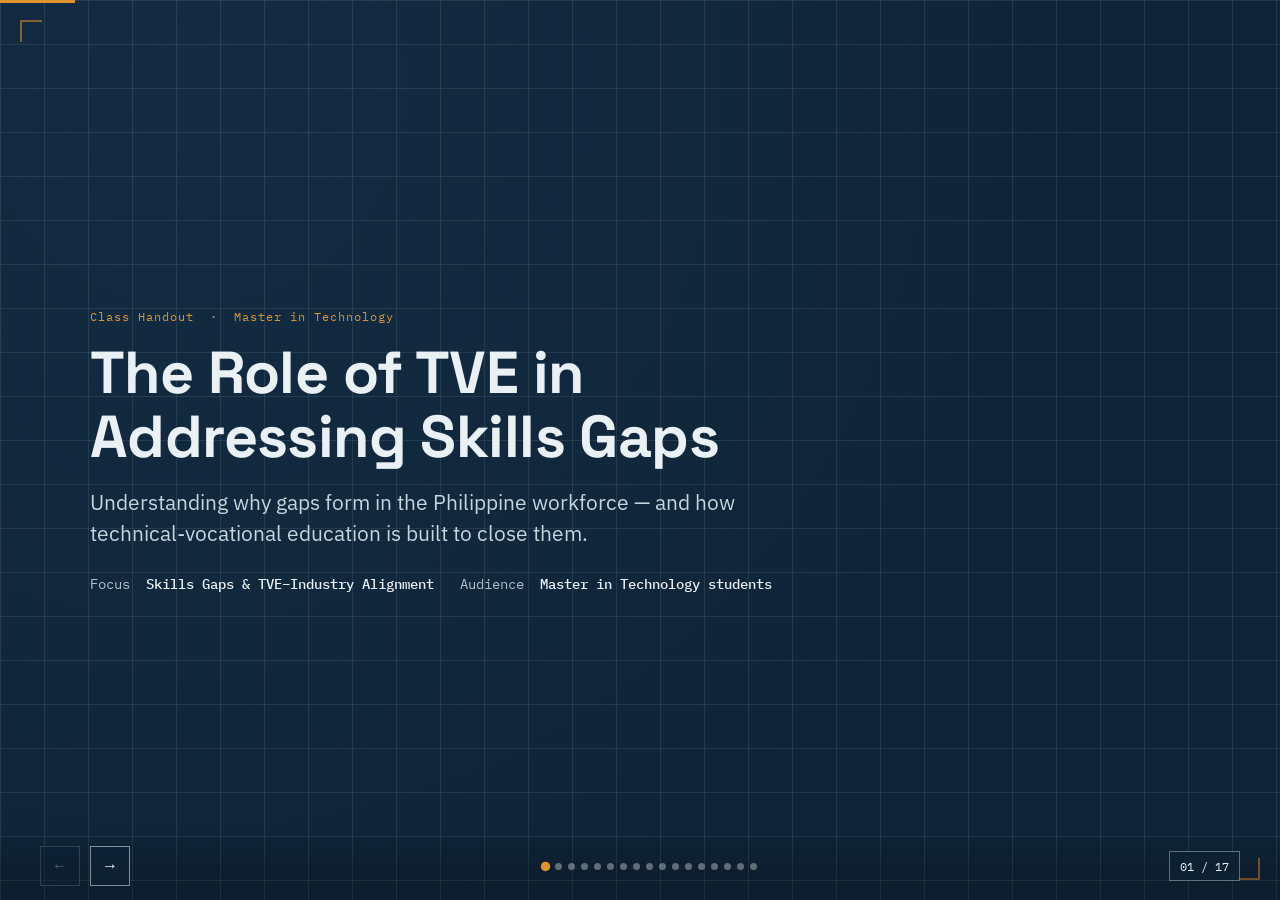
==== index.html @ 26100140 "first commit" ====
<!DOCTYPE html>
<html lang="en">
<head>
<meta charset="UTF-8">
<meta name="viewport" content="width=device-width, initial-scale=1.0">
<title>The Role of TVE in Addressing Skills Gaps</title>
<link rel="preconnect" href="https://fonts.googleapis.com">
<link rel="preconnect" href="https://fonts.gstatic.com" crossorigin>
<link href="https://fonts.googleapis.com/css2?family=Space+Grotesk:wght@400;500;600;700&family=IBM+Plex+Sans:wght@400;500;600&family=IBM+Plex+Mono:wght@400;500;600&display=swap" rel="stylesheet">
<style>
  :root{
    --bg-deep:#0F2438;
    --bg-deep-2:#132C43;
    --bg-paper:#F3F1EA;
    --bg-paper-2:#EAE7DD;
    --ink:#16232E;
    --ink-soft:#4A5966;
    --line:#C7D0D6;
    --line-deep:rgba(200,220,230,.22);
    --teal:#3E7C74;
    --amber:#E0932D;
    --white:#FFFFFF;
    --font-display:'Space Grotesk',system-ui,-apple-system,Segoe UI,sans-serif;
    --font-body:'IBM Plex Sans',system-ui,-apple-system,Segoe UI,sans-serif;
    --font-mono:'IBM Plex Mono',ui-monospace,SFMono-Regular,Menlo,monospace;
  }
  :root:not([data-theme="light"]){ color-scheme: dark; }
  *{box-sizing:border-box;}
  html,body{margin:0;padding:0;height:100%;background:var(--bg-deep);overflow:hidden;}
  body{font-family:var(--font-body); color:var(--ink); -webkit-font-smoothing:antialiased;}

  .deck{ position:relative; width:100vw; height:100vh; height:100dvh; overflow:hidden; }
  .slide{
    position:absolute; inset:0;
    display:flex; flex-direction:column; justify-content:center;
    padding:clamp(28px,6vw,88px);
    opacity:0; visibility:hidden; transform:translateX(24px);
    transition:opacity .35s ease, transform .35s ease;
    background:var(--bg-paper);
    overflow-y:auto;
  }
  .slide.active{ opacity:1; visibility:visible; transform:translateX(0); z-index:2; }
  .slide.dark{ background:radial-gradient(circle at 15% 10%, var(--bg-deep-2), var(--bg-deep) 65%); color:#EAF1F5; }
  .slide.dark .eyebrow{ color:var(--amber); }
  .slide.dark .rule{ background:var(--line-deep); }
  .slide.dark::before{
    content:""; position:absolute; inset:0;
    background-image:
      linear-gradient(var(--line-deep) 1px, transparent 1px),
      linear-gradient(90deg, var(--line-deep) 1px, transparent 1px);
    background-size:44px 44px; opacity:.5; pointer-events:none;
  }
  .slide.dark .content{ position:relative; z-index:1; }
  .content{ max-width:1100px; width:100%; margin:0 auto; }

  .bracket{position:absolute; width:22px; height:22px; opacity:.55;}
  .slide.dark .bracket{border-color:var(--amber);}
  .slide:not(.dark) .bracket{border-color:var(--teal);}
  .bracket.tl{top:20px; left:20px; border-top:2px solid; border-left:2px solid;}
  .bracket.br{bottom:20px; right:20px; border-bottom:2px solid; border-right:2px solid;}

  .eyebrow{ font-family:var(--font-mono); font-size:.78rem; letter-spacing:.08em; color:var(--teal); margin:0 0 14px; }
  h1{ font-family:var(--font-display); font-weight:700; font-size:clamp(2rem,5vw,3.4rem); line-height:1.08; margin:0 0 18px; letter-spacing:-.01em; }
  h2{ font-family:var(--font-display); font-weight:600; font-size:clamp(1.4rem,3.2vw,2.2rem); line-height:1.15; margin:0 0 20px; letter-spacing:-.005em; }
  h3{ font-family:var(--font-display); font-weight:600; font-size:1.1rem; margin:0 0 8px; }
  p{ font-size:clamp(.98rem,1.25vw,1.12rem); line-height:1.58; color:var(--ink-soft); margin:0 0 12px;}
  .slide.dark p{ color:#C7D6DE; }
  .lede{ font-size:clamp(1.05rem,1.9vw,1.3rem); line-height:1.5; }
  .rule{ height:1px; background:var(--line); border:0; margin:20px 0; width:100%; }
  .mono-tag{
    display:inline-block; font-family:var(--font-mono); font-size:.72rem; letter-spacing:.06em;
    padding:3px 9px; border:1px solid currentColor; color:var(--teal);
  }
  .slide.dark .mono-tag{ color:var(--amber); }

  .pop{ opacity:0; transform:scale(.86); }
  .slide.active .pop{ animation:popIn .55s cubic-bezier(.2,1.4,.4,1) forwards; }
  .slide.active .pop:nth-child(1){animation-delay:.05s;}
  .slide.active .pop:nth-child(2){animation-delay:.14s;}
  .slide.active .pop:nth-child(3){animation-delay:.23s;}
  .slide.active .pop:nth-child(4){animation-delay:.32s;}
  .slide.active .pop:nth-child(5){animation-delay:.41s;}
  .slide.active .pop:nth-child(6){animation-delay:.50s;}
  .slide.active .pop:nth-child(7){animation-delay:.59s;}
  .slide.active .pop:nth-child(8){animation-delay:.68s;}
  @keyframes popIn{
    0%{ opacity:0; transform:scale(.82); }
    65%{ opacity:1; transform:scale(1.045); }
    100%{ opacity:1; transform:scale(1); }
  }
  @media (prefers-reduced-motion: reduce){
    .pop, .slide{ animation:none !important; transition:opacity .2s linear !important; transform:none !important; }
  }

  .grid{ display:grid; gap:14px; }
  .grid.cols-2{ grid-template-columns:repeat(2,1fr); }
  .grid.cols-3{ grid-template-columns:repeat(3,1fr); }
  @media (max-width: 820px){ .grid.cols-2, .grid.cols-3{ grid-template-columns:1fr; } }

  .panel{ border:1px solid var(--line); padding:14px 16px; position:relative; }
  .slide.dark .panel{ border-color:var(--line-deep); }
  .panel .num{ font-family:var(--font-mono); font-size:.72rem; color:var(--teal); display:block; margin-bottom:6px; }
  .slide.dark .panel .num{ color:var(--amber); }
  .panel h3{ font-size:1.02rem; margin-bottom:6px; }
  .panel p{ margin:0; font-size:.95rem; }

  ul.list{ list-style:none; margin:0; padding:0; }
  ul.list li{ position:relative; padding-left:22px; margin-bottom:11px; font-size:1rem; line-height:1.5; color:var(--ink-soft); }
  .slide.dark ul.list li{ color:#C7D6DE; }
  ul.list li::before{ content:""; position:absolute; left:0; top:.55em; width:9px; height:9px; border:1.5px solid var(--teal); transform:rotate(45deg); }
  .slide.dark ul.list li::before{ border-color:var(--amber); }

  .spec-table{ width:100%; border-collapse:collapse; font-size:.92rem; }
  .spec-table th, .spec-table td{ text-align:left; padding:9px 12px; border-bottom:1px solid var(--line); vertical-align:top; }
  .spec-table th{ font-family:var(--font-mono); font-size:.68rem; letter-spacing:.05em; color:var(--teal); font-weight:500; border-bottom:1.5px solid var(--ink); }
  .slide.dark .spec-table th{ color:var(--amber); border-bottom-color:#EAF1F5; }
  .slide.dark .spec-table td{ border-bottom-color:var(--line-deep); color:#C7D6DE; }
  .spec-table td:first-child{ color:var(--ink); font-weight:500; width:26%; }
  .slide.dark .spec-table td:first-child{ color:#EAF1F5; }
  .spec-table td:last-child{ color:var(--ink-soft); }

  .step-frame{ display:flex; gap:clamp(20px,4vw,56px); align-items:flex-start; }
  .rail{ display:flex; flex-direction:column; gap:2px; flex:0 0 auto; font-family:var(--font-mono); font-size:.7rem; }
  .rail .r-item{ padding:8px 12px 8px 0; color:#7C8A94; border-left:2px solid var(--line-deep); padding-left:14px; opacity:.5; transition:opacity .2s; }
  .rail .r-item.on{ color:var(--amber); border-left-color:var(--amber); opacity:1; font-weight:600; }
  .step-body{ flex:1 1 auto; min-width:0; }
  .step-pair{ display:grid; grid-template-columns:1fr 1fr; gap:18px; }
  @media (max-width:820px){ .step-pair{ grid-template-columns:1fr; } }

  .cycle-wrap{ display:flex; justify-content:center; margin-top:6px; }
  .cycle-wrap svg{ width:100%; max-width:640px; height:auto; }
  .cyc-lbl{ font-family:var(--font-mono); font-size:10.5px; fill:#EAF1F5; }
  .cyc-num{ font-family:var(--font-display); font-size:14px; font-weight:700; fill:var(--amber); }

  .quote-mark{ font-family:var(--font-display); font-size:5rem; line-height:.6; color:var(--amber); margin-bottom:6px; }
  .big-q{ font-family:var(--font-display); font-weight:600; font-size:clamp(1.5rem,3.4vw,2.4rem); line-height:1.25; max-width:900px; }

  .worksheet-row{ display:grid; grid-template-columns:1fr 1fr; border-top:1px solid var(--line); padding:10px 0; gap:14px; }
  .slide.dark .worksheet-row{ border-color:var(--line-deep); }
  .worksheet-row:last-child{ border-bottom:1px solid var(--line); }
  .slide.dark .worksheet-row:last-child{ border-color:var(--line-deep); }
  .worksheet-row .q{ font-weight:500; color:var(--ink); font-size:.95rem; }
  .worksheet-row .a{ color:var(--ink-soft); font-family:var(--font-mono); font-size:.85rem; }
  @media (max-width:720px){ .worksheet-row{ grid-template-columns:1fr; } }

  .nav{
    position:fixed; left:0; right:0; bottom:0;
    display:flex; align-items:center; justify-content:space-between;
    padding:14px clamp(18px,4vw,40px); z-index:10;
    background:linear-gradient(180deg, transparent, rgba(0,0,0,.18) 60%);
    pointer-events:none;
  }
  .nav > *{ pointer-events:auto; }
  .nav-btns{ display:flex; gap:10px; }
  .nbtn{
    width:40px; height:40px; border:1px solid rgba(255,255,255,.5);
    background:rgba(15,36,56,.55); color:#fff;
    display:flex; align-items:center; justify-content:center;
    cursor:pointer; font-size:1rem; backdrop-filter:blur(4px);
    transition:transform .15s ease, background .15s ease;
  }
  .nbtn:hover{ background:var(--amber); border-color:var(--amber); color:#1A1000; }
  .nbtn:active{ transform:scale(.92); }
  .nbtn[disabled]{ opacity:.3; cursor:default; pointer-events:none; }
  .dots{ display:flex; gap:6px; flex-wrap:wrap; max-width:44vw; justify-content:center; }
  .dot{ width:7px; height:7px; border-radius:50%; background:rgba(255,255,255,.35); border:none; cursor:pointer; padding:0; transition:background .15s ease, transform .15s ease; }
  .dot.on{ background:var(--amber); transform:scale(1.35); }
  .counter{ font-family:var(--font-mono); font-size:.78rem; color:#EAF1F5; background:rgba(15,36,56,.55); border:1px solid rgba(255,255,255,.35); padding:6px 10px; backdrop-filter:blur(4px); }
  .progress{ position:fixed; top:0; left:0; height:3px; background:var(--amber); z-index:11; transition:width .35s ease; }
  .cover-title{ font-size:clamp(2rem,5.2vw,3.7rem); }
  .cover-meta{ display:flex; gap:26px; flex-wrap:wrap; margin-top:26px; font-family:var(--font-mono); font-size:.85rem; color:#AEC2CC; }
  .cover-meta b{ color:#EAF1F5; font-weight:500; }
  ::-webkit-scrollbar{ width:8px; }
  ::-webkit-scrollbar-thumb{ background:var(--line); }
  @media (max-width:720px){
    .step-frame{ flex-direction:column; }
    .rail{ flex-direction:row; overflow-x:auto; gap:0; }
    .rail .r-item{ border-left:none; border-bottom:2px solid var(--line-deep); padding:8px 12px; white-space:nowrap; }
    .rail .r-item.on{ border-bottom-color:var(--amber); }
    .dots{ display:none; }
  }
</style>
</head>
<body>

<div class="progress" id="progress" style="width:0%"></div>

<div class="deck" id="deck">

  <!-- 1: COVER -->
  <section class="slide dark active" data-title="Cover">
    <span class="bracket tl"></span><span class="bracket br"></span>
    <div class="content">
      <p class="eyebrow pop">Class Handout &nbsp;·&nbsp; Master in Technology</p>
      <h1 class="cover-title pop">The Role of TVE in<br>Addressing Skills Gaps</h1>
      <p class="lede pop" style="max-width:660px;">Understanding why gaps form in the Philippine workforce &mdash; and how technical-vocational education is built to close them.</p>
      <div class="cover-meta pop">
        <span>Focus &nbsp;<b>Skills Gaps &amp; TVE&ndash;Industry Alignment</b></span>
        <span>Audience &nbsp;<b>Master in Technology students</b></span>
      </div>
    </div>
  </section>

  <!-- 2: OBJECTIVES -->
  <section class="slide" data-title="Learning Objectives">
    <div class="content">
      <p class="eyebrow pop">Learning objectives</p>
      <h2 class="pop">By the end of this session, you should be able to</h2>
      <div class="grid cols-2">
        <div class="panel pop"><span class="num">01</span><p>Define skills gap and skills mismatch.</p></div>
        <div class="panel pop"><span class="num">02</span><p>Explain why skills gaps occur in the Philippine workforce.</p></div>
        <div class="panel pop"><span class="num">03</span><p>Discuss how technical-vocational education responds to skills gaps.</p></div>
        <div class="panel pop"><span class="num">04</span><p>Identify challenges and propose strategies for stronger TVE&ndash;industry alignment.</p></div>
      </div>
    </div>
  </section>

  <!-- 3: KEY CONCEPTS -->
  <section class="slide dark" data-title="Key Concepts">
    <span class="bracket tl"></span><span class="bracket br"></span>
    <div class="content">
      <p class="eyebrow pop">Section 1 &middot; Key concepts</p>
      <h2 class="pop">Skills gap vs. skills mismatch</h2>
      <div class="grid cols-2">
        <div class="panel pop" style="border-color:var(--amber);">
          <span class="mono-tag">Skills gap</span>
          <p style="margin-top:10px;">The difference between the competencies employers require and the competencies workers or applicants currently possess.</p>
        </div>
        <div class="panel pop" style="border-color:var(--teal);">
          <span class="mono-tag">Skills mismatch</span>
          <p style="margin-top:10px;">A situation where a worker's qualifications, field of training, or actual skills do not correspond to the requirements of the job.</p>
        </div>
      </div>
    </div>
  </section>

  <!-- 4: TYPES TABLE -->
  <section class="slide" data-title="Types of Mismatch">
    <div class="content">
      <p class="eyebrow pop">Five ways a mismatch shows up</p>
      <h2 class="pop">Types of skills gaps and mismatches</h2>
      <table class="spec-table pop">
        <thead><tr><th>Type</th><th>Meaning</th><th>Example</th></tr></thead>
        <tbody>
          <tr><td>Skills shortage</td><td>Too few workers possess a needed skill.</td><td>Not enough qualified automation technicians.</td></tr>
          <tr><td>Skills deficit</td><td>Workers lack a specific competency.</td><td>A technician cannot troubleshoot PLC systems.</td></tr>
          <tr><td>Skills obsolescence</td><td>Previously useful skills become outdated.</td><td>A worker is unfamiliar with modern digital tools.</td></tr>
          <tr><td>Horizontal mismatch</td><td>Field of training differs from the occupation.</td><td>A graduate works in an unrelated job.</td></tr>
          <tr><td>Vertical mismatch</td><td>Qualification level differs from job requirements.</td><td>A worker is overqualified or underqualified.</td></tr>
        </tbody>
      </table>
    </div>
  </section>

  <!-- 5: WHY GAPS EXIST -->
  <section class="slide" data-title="Why Skills Gaps Exist">
    <div class="content">
      <p class="eyebrow pop">Section 2 &middot; Root causes</p>
      <h2 class="pop">Why skills gaps exist</h2>
      <div class="grid cols-3">
        <div class="panel pop"><p>Rapid technological change &mdash; automation, AI, cloud, robotics, renewable energy.</p></div>
        <div class="panel pop"><p>Weak education&ndash;industry connections; programs reflect tradition over demand.</p></div>
        <div class="panel pop"><p>Outdated facilities and equipment, unlike real workplace tools.</p></div>
        <div class="panel pop"><p>Insufficient practical exposure &mdash; little speed, judgment, or teamwork building.</p></div>
        <div class="panel pop"><p>Weak foundational and soft skills: communication, digital literacy, professionalism.</p></div>
        <div class="panel pop"><p>Unequal access to training for rural, low-income, and informal workers.</p></div>
      </div>
    </div>
  </section>

  <!-- 6: ROLES OF TVE -->
  <section class="slide dark" data-title="Major Roles of TVE">
    <span class="bracket tl"></span><span class="bracket br"></span>
    <div class="content">
      <p class="eyebrow pop">Section 3 &middot; The response</p>
      <h2 class="pop">Major roles of TVE</h2>
      <div class="grid cols-3">
        <div class="panel pop"><h3>Develop job-specific competencies</h3><p>Electrical, welding, automotive, ICT, hospitality, construction, agriculture, health, manufacturing.</p></div>
        <div class="panel pop"><h3>Translate labor-market needs</h3><p>Uses vacancies, employer surveys, forecasts, and graduate data to spot needed competencies.</p></div>
        <div class="panel pop"><h3>Provide competency-based training</h3><p>Focuses on what learners can demonstrate safely and accurately &mdash; not just recall.</p></div>
        <div class="panel pop"><h3>Support reskilling &amp; upskilling</h3><p>Prepares workers for new occupations and helps them adapt to technological change.</p></div>
        <div class="panel pop"><h3>Connect learners with workplaces</h3><p>Apprenticeships, internships, dual and enterprise-based training, workplace simulations.</p></div>
        <div class="panel pop"><h3>Improve employability</h3><p>Builds technical, digital, interpersonal, problem-solving, safety, and entrepreneurial skills.</p></div>
      </div>
      <p class="pop" style="margin-top:14px; max-width:700px;"><strong>Promote inclusion</strong> &mdash; expanding opportunities for unemployed adults, out-of-school youth, women, persons with disabilities, rural and displaced workers.</p>
    </div>
  </section>

  <!-- 7: CYCLE OVERVIEW -->
  <section class="slide dark" data-title="How TVE Addresses a Skills Gap">
    <div class="content">
      <p class="eyebrow pop">Section 4 &middot; Framework</p>
      <h2 class="pop">How TVE addresses a skills gap</h2>
      <p class="pop" style="max-width:680px;">Eight steps, applied continuously &mdash; identifying, translating, delivering, and revising.</p>
      <div class="cycle-wrap pop" id="cycleSvgHolder"></div>
    </div>
  </section>

  <!-- 8: STEPS 1-2 -->
  <section class="slide" data-title="Steps 1–2">
    <div class="content">
      <p class="eyebrow pop">Steps 1&ndash;2 of 8</p>
      <div class="step-frame">
        <div class="rail pop" data-rail="1"></div>
        <div class="step-body pop">
          <div class="step-pair">
            <div><h3>1. Identify the gap</h3><p>Through labor-market information and employer consultation.</p></div>
            <div><h3>2. Convert into competencies</h3><p>Turn the gap into measurable competencies and learning outcomes.</p></div>
          </div>
        </div>
      </div>
    </div>
  </section>

  <!-- 9: STEPS 3-4 -->
  <section class="slide" data-title="Steps 3–4">
    <div class="content">
      <p class="eyebrow pop">Steps 3&ndash;4 of 8</p>
      <div class="step-frame">
        <div class="rail pop" data-rail="3"></div>
        <div class="step-body pop">
          <div class="step-pair">
            <div><h3>3. Update the program</h3><p>Curriculum, equipment, software, and learning resources.</p></div>
            <div><h3>4. Prepare instructors</h3><p>Through industry immersion and professional development.</p></div>
          </div>
        </div>
      </div>
    </div>
  </section>

  <!-- 10: STEPS 5-6 -->
  <section class="slide" data-title="Steps 5–6">
    <div class="content">
      <p class="eyebrow pop">Steps 5&ndash;6 of 8</p>
      <div class="step-frame">
        <div class="rail pop" data-rail="5"></div>
        <div class="step-body pop">
          <div class="step-pair">
            <div><h3>5. Provide realistic tasks</h3><p>Project-based, problem-based, and enterprise-based learning.</p></div>
            <div><h3>6. Assess authentic performance</h3><p>Demonstrations, portfolios, workplace observation, practical exams.</p></div>
          </div>
        </div>
      </div>
    </div>
  </section>

  <!-- 11: STEPS 7-8 -->
  <section class="slide" data-title="Steps 7–8">
    <div class="content">
      <p class="eyebrow pop">Steps 7&ndash;8 of 8</p>
      <div class="step-frame">
        <div class="rail pop" data-rail="7"></div>
        <div class="step-body pop">
          <div class="step-pair">
            <div><h3>7. Track outcomes</h3><p>Employment, job relevance, retention, productivity, employer satisfaction.</p></div>
            <div><h3>8. Revise continuously</h3><p>Use feedback to keep improving the program &mdash; feeding back into Step 1.</p></div>
          </div>
        </div>
      </div>
    </div>
  </section>

  <!-- 12: SECTOR EXAMPLES -->
  <section class="slide" data-title="Philippine Workforce Examples">
    <div class="content">
      <p class="eyebrow pop">Section 5 &middot; Real sectors</p>
      <h2 class="pop">Philippine workforce examples</h2>
      <table class="spec-table pop">
        <thead><tr><th>Sector</th><th>Possible skills gaps</th></tr></thead>
        <tbody>
          <tr><td>Electronics &amp; electrical</td><td>Advanced electronics, cleanroom operations, automation, solar PV systems, power integration, IoT, AI-enabled testing.</td></tr>
          <tr><td>Bookkeeping</td><td>Qualified personnel, digital accounting tools, compliance, updated certification requirements.</td></tr>
          <tr><td>Construction &amp; metals</td><td>Advanced welding, smart systems, predictive maintenance, digital monitoring, green construction.</td></tr>
          <tr><td>Hospitality &amp; tourism</td><td>Digital literacy, communication, teamwork, emotional intelligence, practical experience, technology integration.</td></tr>
        </tbody>
      </table>
    </div>
  </section>

  <!-- 13: CHALLENGES -->
  <section class="slide dark" data-title="Challenges Facing TVE">
    <span class="bracket tl"></span><span class="bracket br"></span>
    <div class="content">
      <p class="eyebrow pop">Section 6 &middot; What's in the way</p>
      <h2 class="pop">Challenges facing TVE</h2>
      <ul class="list pop">
        <li>Limited funding for modern equipment and laboratories.</li>
        <li>Shortage of trainers with current industry experience.</li>
        <li>Slow curriculum updating and insufficient labor-market data.</li>
        <li>Weak employer participation and limited workplace training slots.</li>
        <li>Unequal access to certification and quality training.</li>
        <li>Insufficient graduate tracking and employer feedback.</li>
        <li>Differences between national priorities and local employment opportunities.</li>
      </ul>
    </div>
  </section>

  <!-- 14: STRATEGIES -->
  <section class="slide" data-title="Strategies for Stronger TVE">
    <div class="content">
      <p class="eyebrow pop">Section 7 &middot; Moving forward</p>
      <h2 class="pop">Strategies for stronger TVE</h2>
      <div class="grid cols-3">
        <div class="panel pop">
          <span class="num">Institutions</span>
          <p>Establish industry advisory boards, update programs with labor-market data, modernize facilities, provide instructor immersion, expand workplace learning, use authentic assessment, track graduates.</p>
        </div>
        <div class="panel pop">
          <span class="num">Industry</span>
          <p>Participate in curriculum review, provide trainers and assessors, offer apprenticeships, share current standards, evaluate student performance, give feedback.</p>
        </div>
        <div class="panel pop">
          <span class="num">Government</span>
          <p>Improve labor-market information, fund facilities and trainer upgrading, incentivize enterprise-based training, coordinate TESDA, schools, employers, and LGUs.</p>
        </div>
      </div>
    </div>
  </section>

  <!-- 15: CLASS ACTIVITY -->
  <section class="slide dark" data-title="Class Activity">
    <span class="bracket tl"></span><span class="bracket br"></span>
    <div class="content">
      <p class="eyebrow pop">Class activity</p>
      <h2 class="pop">Skills Gap Mapping</h2>
      <p class="pop" style="max-width:760px;">Choose one Philippine industry and complete the matrix. Present one major skills gap and one practical TVE intervention.</p>
      <div class="pop">
        <div class="worksheet-row"><div class="q">What occupations are in demand?</div><div class="a">— group response —</div></div>
        <div class="worksheet-row"><div class="q">What technical, digital, and soft skills are required?</div><div class="a">— group response —</div></div>
        <div class="worksheet-row"><div class="q">Which skills are difficult to find?</div><div class="a">— group response —</div></div>
        <div class="worksheet-row"><div class="q">How can TVE address the gap?</div><div class="a">— group response —</div></div>
        <div class="worksheet-row"><div class="q">What industry partnership is needed?</div><div class="a">— group response —</div></div>
        <div class="worksheet-row"><div class="q">How should competence be assessed?</div><div class="a">— group response —</div></div>
      </div>
    </div>
  </section>

  <!-- 16: TAKEAWAY -->
  <section class="slide dark" data-title="Key Takeaway">
    <span class="bracket tl"></span><span class="bracket br"></span>
    <div class="content">
      <span class="quote-mark pop">&ldquo;</span>
      <p class="big-q pop">The role of TVE is not simply to produce more graduates. Its deeper role is to produce workers whose competencies are relevant, demonstrable, adaptable, and connected to real opportunities in the Philippine economy.</p>
    </div>
  </section>

  <!-- 17: REFERENCES -->
  <section class="slide" data-title="Selected References">
    <div class="content">
      <p class="eyebrow pop">Selected references</p>
      <h2 class="pop">References</h2>
      <ul class="list pop" style="font-size:.92rem;">
        <li>TESDA. <em>National Technical Education and Skills Development Plan 2023&ndash;2028.</em></li>
        <li>TESDA. <em>2024 TVET Glossary.</em></li>
        <li>Republic Act No. 12063. <em>Enterprise-Based Education and Training Framework Act.</em></li>
        <li>Asian Development Bank. <em>Technical and Vocational Education and Training in the Philippines in the Age of Industry 4.0.</em></li>
        <li>PIDS. <em>Examining the Effects of TVET on Employment Outcomes in the Philippines.</em></li>
        <li>TESDA. <em>TVET Skills Insights Reports.</em></li>
      </ul>
    </div>
  </section>

</div>

<div class="nav">
  <div class="nav-btns">
    <button class="nbtn" id="prevBtn" aria-label="Previous slide">&#8592;</button>
    <button class="nbtn" id="nextBtn" aria-label="Next slide">&#8594;</button>
  </div>
  <div class="dots" id="dots"></div>
  <div class="counter" id="counter">01 / 17</div>
</div>

<script>
(function(){
  var slides = Array.prototype.slice.call(document.querySelectorAll('.slide'));
  var total = slides.length;
  var idx = 0;

  var dotsEl = document.getElementById('dots');
  slides.forEach(function(s, i){
    var d = document.createElement('button');
    d.className = 'dot' + (i===0 ? ' on' : '');
    d.setAttribute('aria-label', 'Go to slide ' + (i+1));
    d.addEventListener('click', function(){ goTo(i); });
    dotsEl.appendChild(d);
  });
  var dots = Array.prototype.slice.call(dotsEl.children);

  var counterEl = document.getElementById('counter');
  var progressEl = document.getElementById('progress');
  var prevBtn = document.getElementById('prevBtn');
  var nextBtn = document.getElementById('nextBtn');

  function pad(n){ return n < 10 ? '0'+n : ''+n; }

  function render(){
    slides.forEach(function(s, i){ s.classList.toggle('active', i === idx); });
    dots.forEach(function(d, i){ d.classList.toggle('on', i === idx); });
    counterEl.textContent = pad(idx+1) + ' / ' + pad(total);
    progressEl.style.width = (((idx+1)/total)*100) + '%';
    prevBtn.disabled = idx === 0;
    nextBtn.disabled = idx === total-1;
  }

  function goTo(i){ idx = Math.max(0, Math.min(total-1, i)); render(); }
  function next(){ goTo(idx+1); }
  function prev(){ goTo(idx-1); }

  prevBtn.addEventListener('click', prev);
  nextBtn.addEventListener('click', next);

  document.addEventListener('keydown', function(e){
    if(e.key === 'ArrowRight' || e.key === 'PageDown'){ next(); }
    else if(e.key === 'ArrowLeft' || e.key === 'PageUp'){ prev(); }
    else if(e.key === 'Home'){ goTo(0); }
    else if(e.key === 'End'){ goTo(total-1); }
  });

  var touchStartX = null;
  document.addEventListener('touchstart', function(e){ touchStartX = e.touches[0].clientX; }, {passive:true});
  document.addEventListener('touchend', function(e){
    if(touchStartX === null) return;
    var dx = e.changedTouches[0].clientX - touchStartX;
    if(Math.abs(dx) > 50){ dx < 0 ? next() : prev(); }
    touchStartX = null;
  }, {passive:true});

  // 8-step rail used by the paired step slides
  document.querySelectorAll('[data-rail]').forEach(function(rail){
    var current = parseInt(rail.getAttribute('data-rail'), 10);
    var labels = ['Identify the gap','Convert to competencies','Update the program','Prepare instructors','Provide realistic tasks','Assess performance','Track outcomes','Revise continuously'];
    labels.forEach(function(lbl, i){
      var step = i+1;
      var item = document.createElement('div');
      item.className = 'r-item' + ((step === current || step === current+1) ? ' on' : '');
      item.textContent = pad(step) + ' — ' + lbl;
      rail.appendChild(item);
    });
  });

  // 8-node cycle diagram
  (function buildCycle(){
    var holder = document.getElementById('cycleSvgHolder');
    if(!holder) return;
    var labels = ['Identify\nthe gap','Convert to\ncompetencies','Update the\nprogram','Prepare\ninstructors','Provide realistic\ntasks','Assess\nperformance','Track\noutcomes','Revise\ncontinuously'];
    var cx = 300, cy = 290, r = 195;
    var n = labels.length;
    var svgNS = 'http://www.w3.org/2000/svg';
    var svg = document.createElementNS(svgNS, 'svg');
    svg.setAttribute('viewBox', '0 0 600 580');

    var defs = document.createElementNS(svgNS, 'defs');
    var marker = document.createElementNS(svgNS, 'marker');
    marker.setAttribute('id', 'arrowHead');
    marker.setAttribute('markerWidth', '8');
    marker.setAttribute('markerHeight', '8');
    marker.setAttribute('refX', '6');
    marker.setAttribute('refY', '3');
    marker.setAttribute('orient', 'auto');
    var mpath = document.createElementNS(svgNS, 'path');
    mpath.setAttribute('d', 'M0,0 L6,3 L0,6 Z');
    mpath.setAttribute('fill', '#E0932D');
    marker.appendChild(mpath);
    defs.appendChild(marker);
    svg.appendChild(defs);

    var pts = [];
    for(var i=0;i<n;i++){
      var angle = (Math.PI*2*i/n) - Math.PI/2;
      pts.push({ x: cx + r*Math.cos(angle), y: cy + r*Math.sin(angle) });
    }

    for(var i=0;i<n;i++){
      var a = pts[i], b = pts[(i+1)%n];
      var mx = cx + (r-30)*Math.cos((Math.PI*2*(i+0.5)/n)-Math.PI/2);
      var my = cy + (r-30)*Math.sin((Math.PI*2*(i+0.5)/n)-Math.PI/2);
      var path = document.createElementNS(svgNS, 'path');
      path.setAttribute('d', 'M '+a.x+' '+a.y+' Q '+mx+' '+my+' '+b.x+' '+b.y);
      path.setAttribute('fill', 'none');
      path.setAttribute('stroke', 'rgba(234,241,245,0.35)');
      path.setAttribute('stroke-width', '1.5');
      path.setAttribute('marker-end', 'url(#arrowHead)');
      svg.appendChild(path);
    }

    for(var i=0;i<n;i++){
      var p = pts[i];
      var g = document.createElementNS(svgNS, 'g');

      var circle = document.createElementNS(svgNS, 'circle');
      circle.setAttribute('cx', p.x); circle.setAttribute('cy', p.y);
      circle.setAttribute('r', 32);
      circle.setAttribute('fill', '#132C43');
      circle.setAttribute('stroke', '#E0932D');
      circle.setAttribute('stroke-width', '1.5');
      g.appendChild(circle);

      var num = document.createElementNS(svgNS, 'text');
      num.setAttribute('x', p.x); num.setAttribute('y', p.y-2);
      num.setAttribute('text-anchor', 'middle');
      num.setAttribute('class', 'cyc-num');
      num.textContent = pad(i+1);
      g.appendChild(num);

      var lines = labels[i].split('\n');
      lines.forEach(function(line, li){
        var t = document.createElementNS(svgNS, 'text');
        t.setAttribute('x', p.x);
        t.setAttribute('y', p.y + 46 + (li*12));
        t.setAttribute('text-anchor', 'middle');
        t.setAttribute('class', 'cyc-lbl');
        t.textContent = line;
        g.appendChild(t);
      });

      svg.appendChild(g);
    }

    var c1 = document.createElementNS(svgNS, 'text');
    c1.setAttribute('x', cx); c1.setAttribute('y', cy-4);
    c1.setAttribute('text-anchor', 'middle');
    c1.setAttribute('fill', 'rgba(234,241,245,0.55)');
    c1.setAttribute('font-family', 'IBM Plex Mono, monospace');
    c1.setAttribute('font-size', '11');
    c1.textContent = 'CONTINUOUS';
    svg.appendChild(c1);
    var c2 = document.createElementNS(svgNS, 'text');
    c2.setAttribute('x', cx); c2.setAttribute('y', cy+12);
    c2.setAttribute('text-anchor', 'middle');
    c2.setAttribute('fill', 'rgba(234,241,245,0.55)');
    c2.setAttribute('font-family', 'IBM Plex Mono, monospace');
    c2.setAttribute('font-size', '11');
    c2.textContent = 'IMPROVEMENT';
    svg.appendChild(c2);

    holder.appendChild(svg);
  })();

  render();
})();
</script>
</body>
</html>
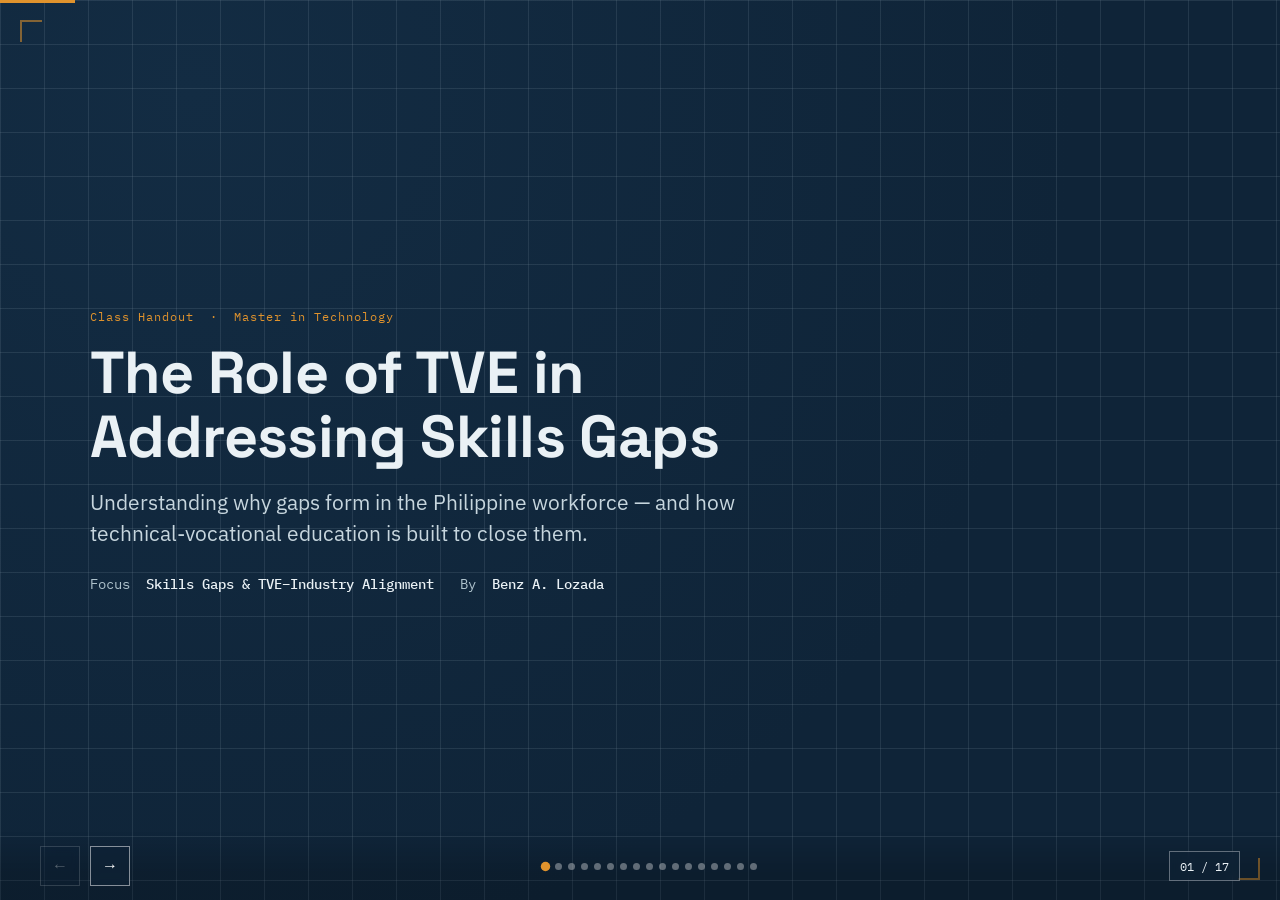
==== commit fb53c5ca: "Update author information in index.html" ====
--- a/index.html
+++ b/index.html
@@ -196,7 +196,7 @@
       <p class="lede pop" style="max-width:660px;">Understanding why gaps form in the Philippine workforce &mdash; and how technical-vocational education is built to close them.</p>
       <div class="cover-meta pop">
         <span>Focus &nbsp;<b>Skills Gaps &amp; TVE&ndash;Industry Alignment</b></span>
-        <span>Audience &nbsp;<b>Master in Technology students</b></span>
+        <span>By &nbsp;<b>Benz A. Lozada</b></span>
       </div>
     </div>
   </section>
@@ -425,12 +425,12 @@
       <h2 class="pop">Skills Gap Mapping</h2>
       <p class="pop" style="max-width:760px;">Choose one Philippine industry and complete the matrix. Present one major skills gap and one practical TVE intervention.</p>
       <div class="pop">
-        <div class="worksheet-row"><div class="q">What occupations are in demand?</div><div class="a">— group response —</div></div>
-        <div class="worksheet-row"><div class="q">What technical, digital, and soft skills are required?</div><div class="a">— group response —</div></div>
-        <div class="worksheet-row"><div class="q">Which skills are difficult to find?</div><div class="a">— group response —</div></div>
-        <div class="worksheet-row"><div class="q">How can TVE address the gap?</div><div class="a">— group response —</div></div>
-        <div class="worksheet-row"><div class="q">What industry partnership is needed?</div><div class="a">— group response —</div></div>
-        <div class="worksheet-row"><div class="q">How should competence be assessed?</div><div class="a">— group response —</div></div>
+        <div class="worksheet-row"><div class="text-white">What occupations are in demand?</div><div class="a">— group response —</div></div>
+        <div class="worksheet-row"><div class="text-white">What technical, digital, and soft skills are required?</div><div class="a">— group response —</div></div>
+        <div class="worksheet-row"><div class="text-white">Which skills are difficult to find?</div><div class="a">— group response —</div></div>
+        <div class="worksheet-row"><div class="text-white">How can TVE address the gap?</div><div class="a">— group response —</div></div>
+        <div class="worksheet-row"><div class="text-white">What industry partnership is needed?</div><div class="a">— group response —</div></div>
+        <div class="worksheet-row"><div class="text-white">How should competence be assessed?</div><div class="a">— group response —</div></div>
       </div>
     </div>
   </section>
@@ -641,4 +641,4 @@
 })();
 </script>
 </body>
-</html>+</html>
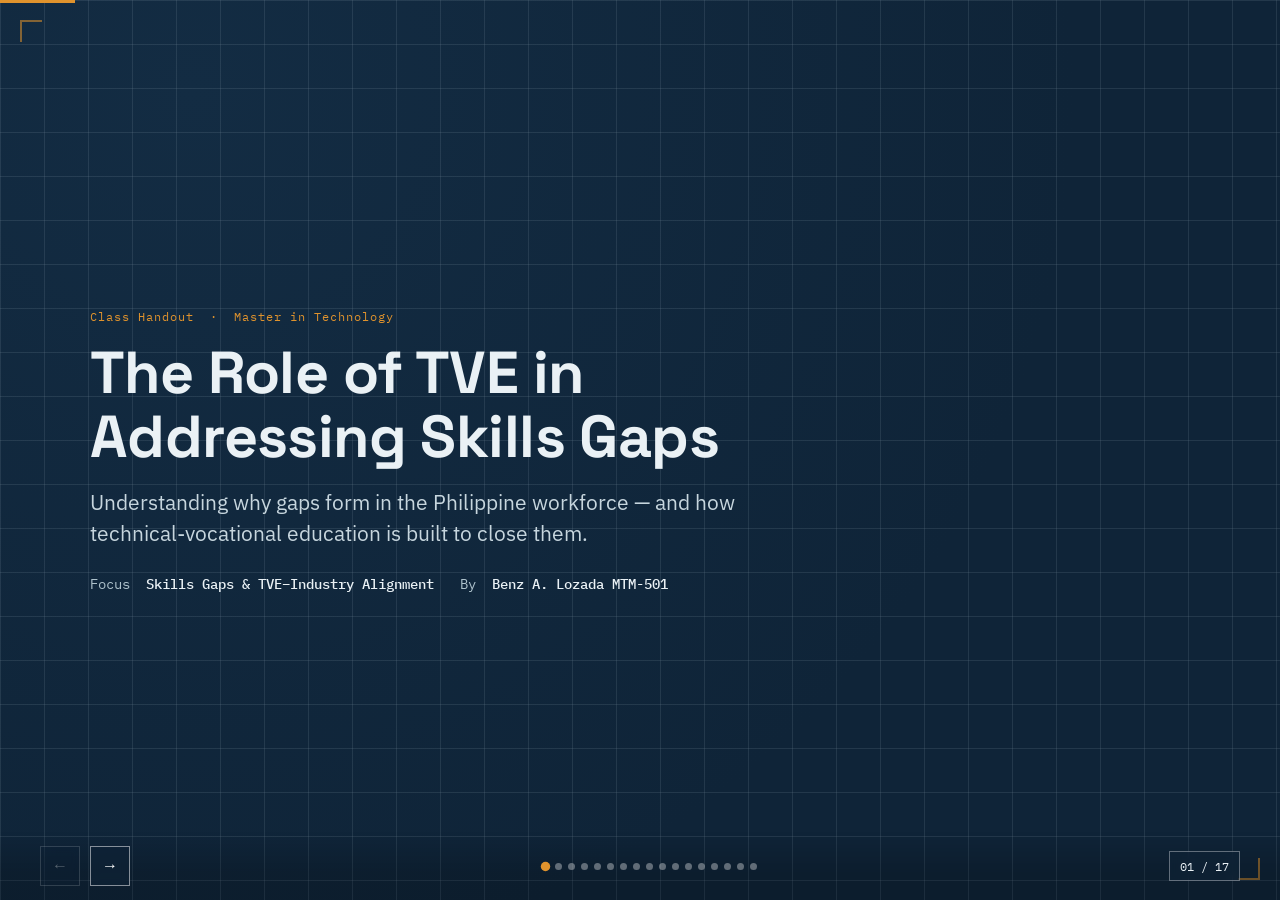
==== commit 7b31efe7: "add ganoy ppt" ====
--- a/index.html
+++ b/index.html
@@ -196,7 +196,7 @@
       <p class="lede pop" style="max-width:660px;">Understanding why gaps form in the Philippine workforce &mdash; and how technical-vocational education is built to close them.</p>
       <div class="cover-meta pop">
         <span>Focus &nbsp;<b>Skills Gaps &amp; TVE&ndash;Industry Alignment</b></span>
-        <span>By &nbsp;<b>Benz A. Lozada</b></span>
+        <span>By &nbsp;<b>Benz A. Lozada MTM-501</b></span>
       </div>
     </div>
   </section>
@@ -458,7 +458,12 @@
         <li>TESDA. <em>TVET Skills Insights Reports.</em></li>
       </ul>
     </div>
-  </section>
+    <div class="d-flex justify-content-end">
+      <a href="/tve-programs/" target="_blank" class="btn btn-primary">TVE Programs</a>
+    </div>
+  </section>
+
+  
 
 </div>
 
@@ -641,4 +646,4 @@
 })();
 </script>
 </body>
-</html>
+</html>
